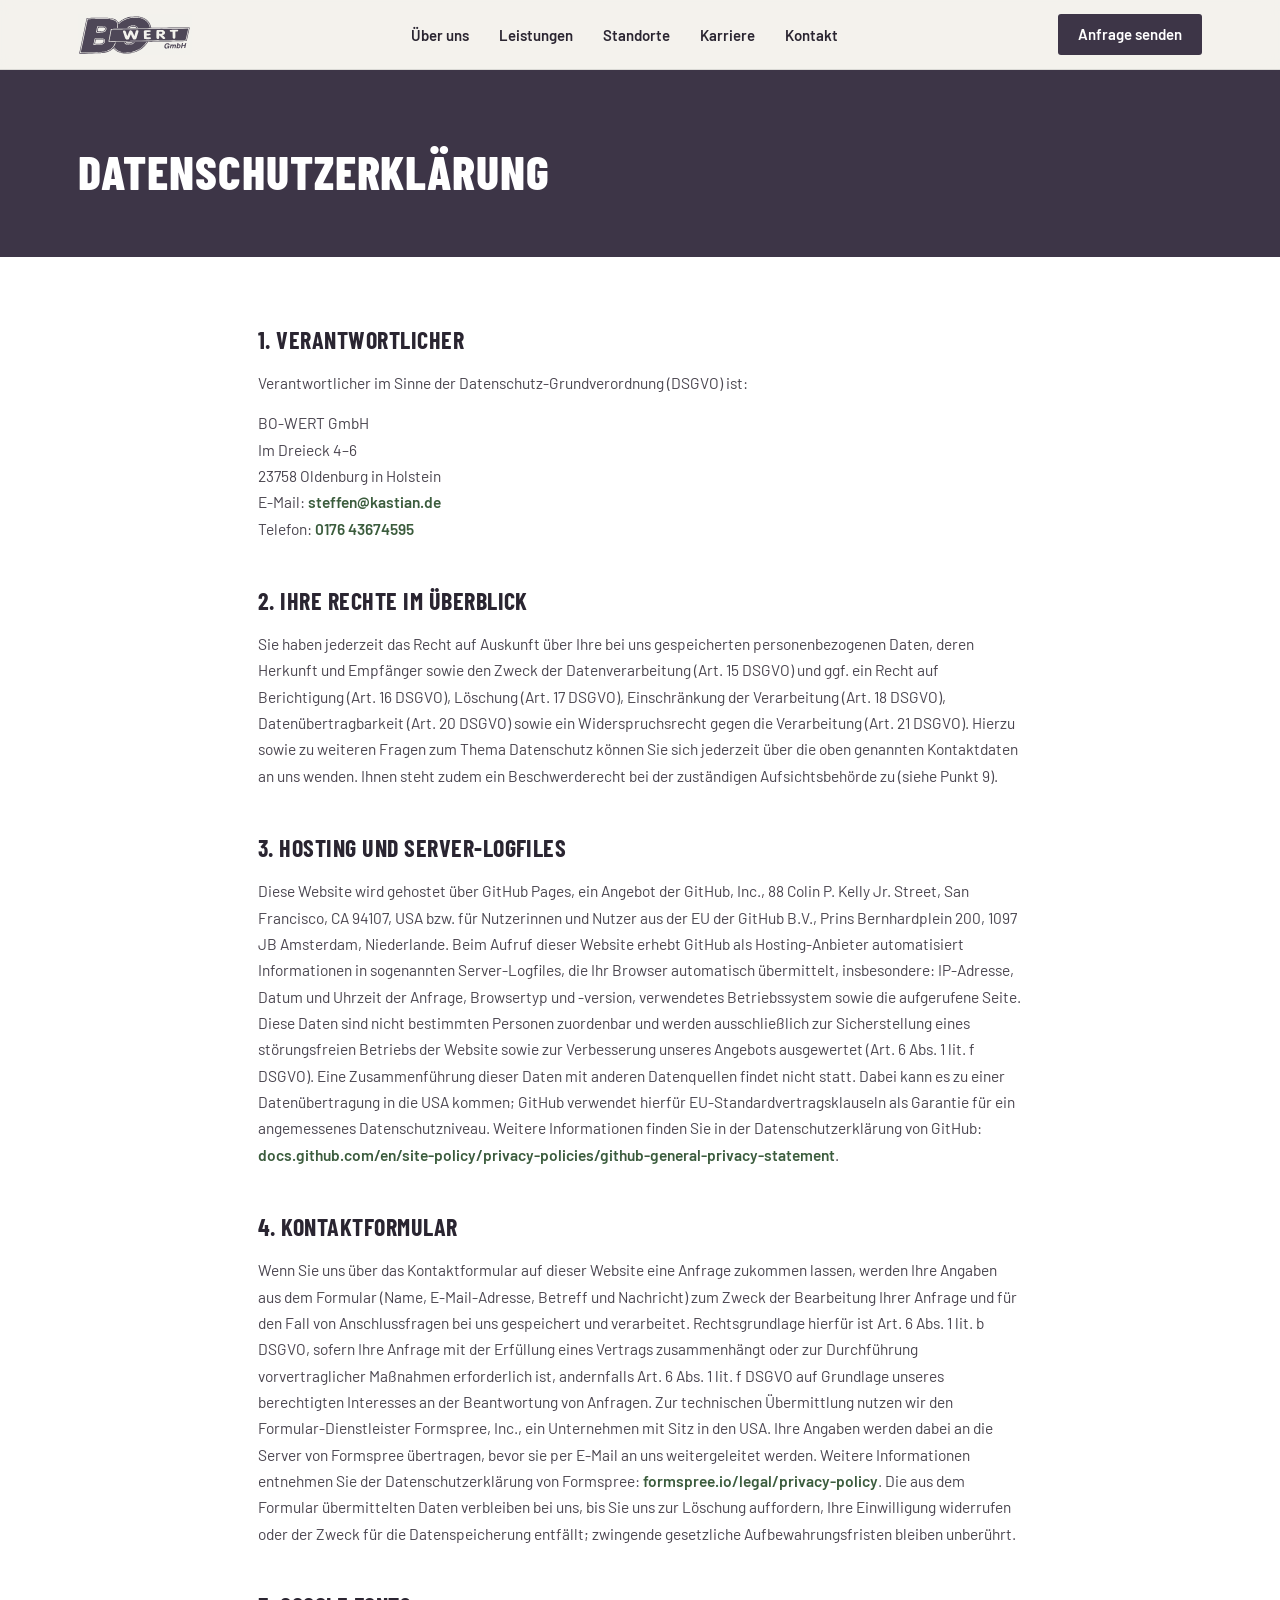
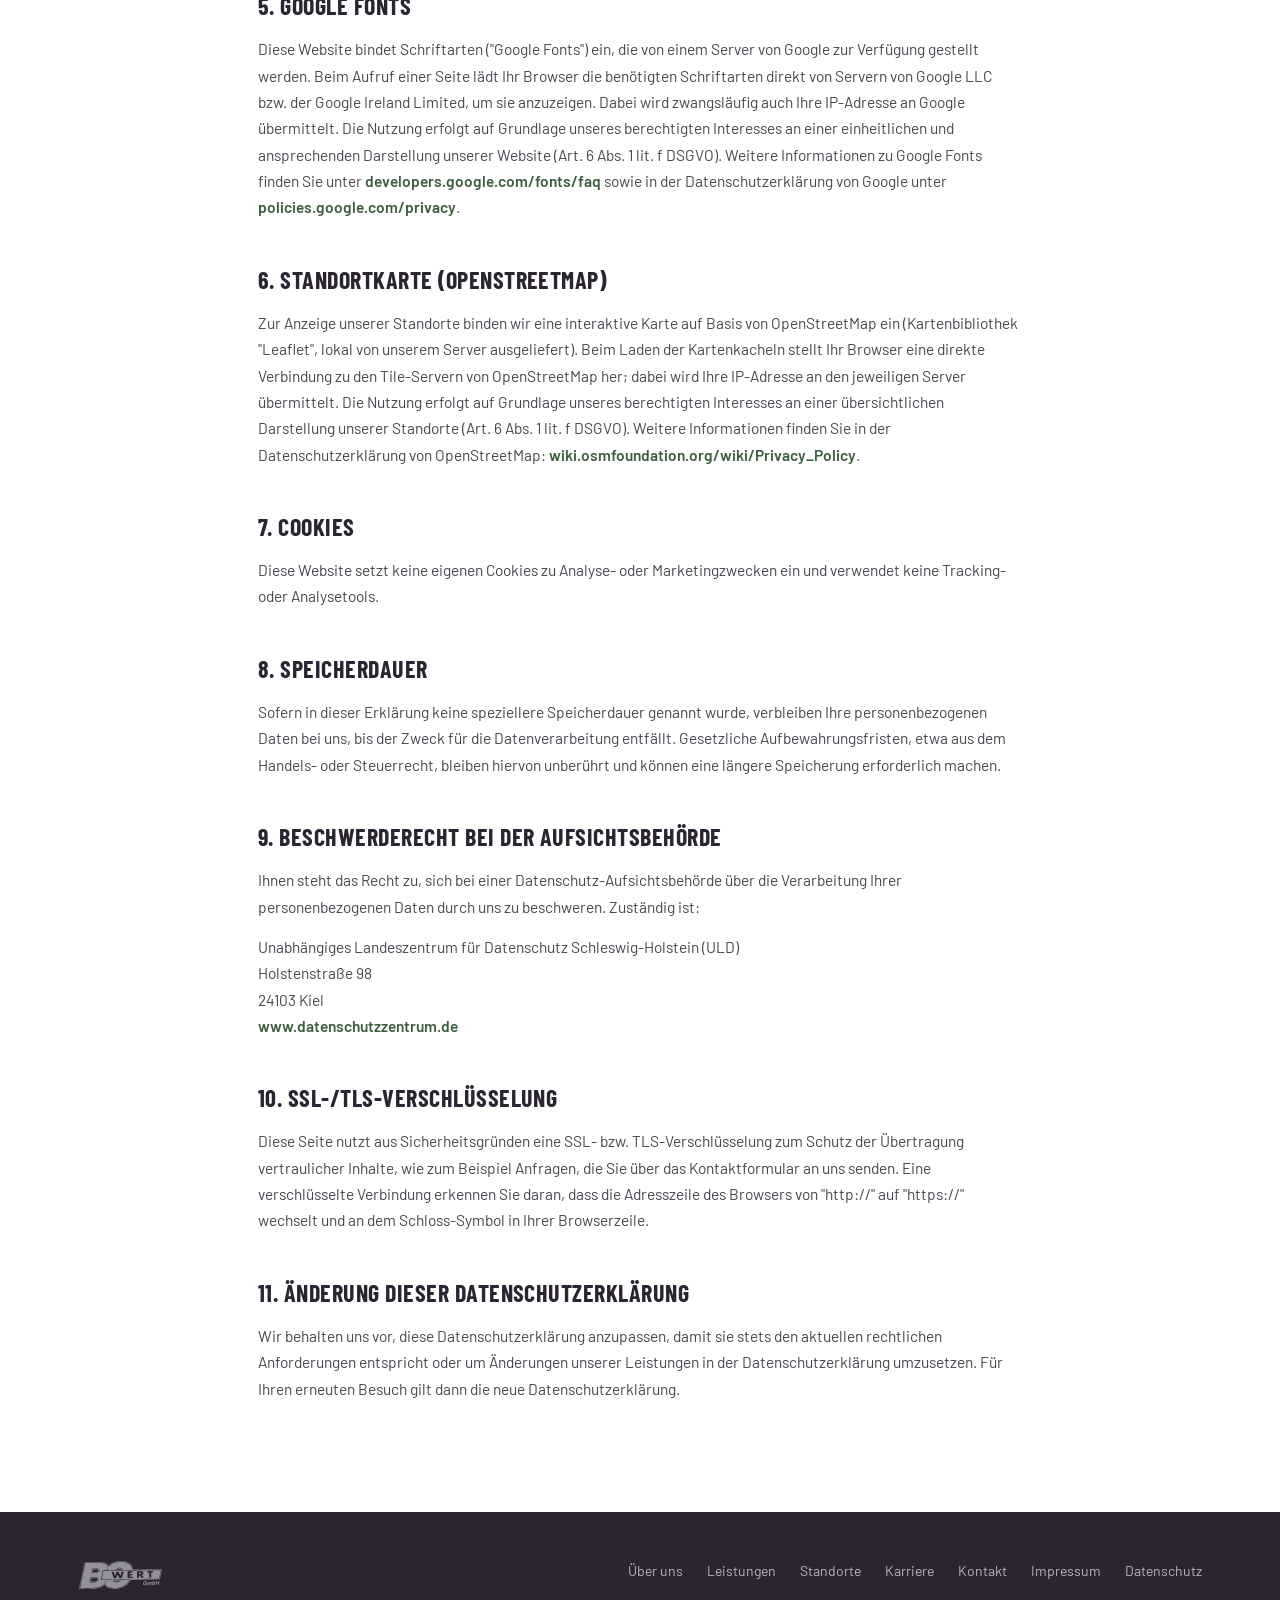
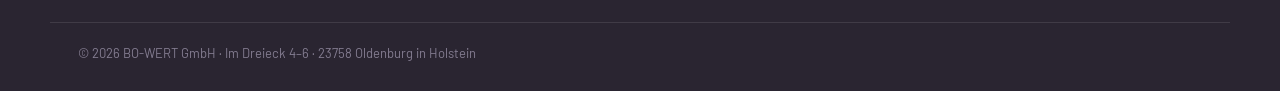
==== datenschutz.html @ d31a6951 "Initial commit: BO-WERT GmbH Website Landing page mit Hero, Ueber uns, Leistungen, Standorte (Karte)" ====
<!DOCTYPE html>
<html lang="de">
<head>
<meta charset="UTF-8">
<meta name="viewport" content="width=device-width, initial-scale=1.0">
<title>Datenschutzerklärung – BO-WERT GmbH</title>
<meta name="description" content="Datenschutzerklärung der BO-WERT GmbH aus Oldenburg in Holstein.">
<meta name="robots" content="noindex">
<link rel="icon" href="assets/favicon.svg" type="image/svg+xml">
<link rel="icon" href="assets/favicon-32.png" sizes="32x32" type="image/png">
<link rel="icon" href="assets/favicon-16.png" sizes="16x16" type="image/png">
<link rel="apple-touch-icon" href="assets/apple-touch-icon.png">
<link rel="stylesheet" href="assets/fonts/fonts.css">
<link rel="stylesheet" href="assets/style.css">
</head>
<body>

<header>
  <div class="nav">
    <a class="nav-logo" href="index.html" aria-label="BO-WERT GmbH – Startseite">
      <img src="assets/logo-mark.svg" alt="BO-WERT GmbH Logo">
    </a>
    <ul class="nav-links">
      <li><a href="index.html#ueber-uns">Über uns</a></li>
      <li><a href="index.html#leistungen">Leistungen</a></li>
      <li><a href="index.html#standorte">Standorte</a></li>
      <li><a href="index.html#karriere">Karriere</a></li>
      <li><a href="index.html#kontakt">Kontakt</a></li>
    </ul>
    <a href="index.html#kontakt" class="nav-cta">Anfrage senden</a>
    <button class="burger" id="burger-btn" aria-expanded="false" aria-controls="mobile-menu" aria-label="Menü öffnen">
      <svg class="icon-open" viewBox="0 0 24 24" fill="none" stroke="currentColor" stroke-width="2" stroke-linecap="round"><line x1="3" y1="6" x2="21" y2="6"/><line x1="3" y1="12" x2="21" y2="12"/><line x1="3" y1="18" x2="21" y2="18"/></svg>
      <svg class="icon-close" viewBox="0 0 24 24" fill="none" stroke="currentColor" stroke-width="2" stroke-linecap="round"><line x1="6" y1="6" x2="18" y2="18"/><line x1="6" y1="18" x2="18" y2="6"/></svg>
    </button>
  </div>
  <nav class="mobile-menu" id="mobile-menu">
    <a href="index.html#ueber-uns">Über uns</a>
    <a href="index.html#leistungen">Leistungen</a>
    <a href="index.html#standorte">Standorte</a>
    <a href="index.html#karriere">Karriere</a>
    <a href="index.html#kontakt">Kontakt</a>
    <a href="index.html#kontakt" class="mobile-cta">Anfrage senden</a>
  </nav>
</header>

<section class="legal-hero">
  <div class="wrap"><h1>Datenschutzerklärung</h1></div>
</section>

<section class="legal">
  <div class="wrap">

    <h2>1. Verantwortlicher</h2>
    <p>Verantwortlicher im Sinne der Datenschutz-Grundverordnung (DSGVO) ist:</p>
    <address>
      BO-WERT GmbH<br>
      Im Dreieck 4–6<br>
      23758 Oldenburg in Holstein<br>
      E-Mail: <a href="mailto:steffen@kastian.de">steffen@kastian.de</a><br>
      Telefon: <a href="tel:+4917643674595">0176 43674595</a>
    </address>

    <h2>2. Ihre Rechte im Überblick</h2>
    <p>Sie haben jederzeit das Recht auf Auskunft über Ihre bei uns gespeicherten personenbezogenen Daten, deren Herkunft und Empfänger sowie den Zweck der Datenverarbeitung (Art. 15 DSGVO) und ggf. ein Recht auf Berichtigung (Art. 16 DSGVO), Löschung (Art. 17 DSGVO), Einschränkung der Verarbeitung (Art. 18 DSGVO), Datenübertragbarkeit (Art. 20 DSGVO) sowie ein Widerspruchsrecht gegen die Verarbeitung (Art. 21 DSGVO). Hierzu sowie zu weiteren Fragen zum Thema Datenschutz können Sie sich jederzeit über die oben genannten Kontaktdaten an uns wenden. Ihnen steht zudem ein Beschwerderecht bei der zuständigen Aufsichtsbehörde zu (siehe Punkt 9).</p>

    <h2>3. Hosting und Server-Logfiles</h2>
    <p>Diese Website wird gehostet über GitHub Pages, ein Angebot der GitHub, Inc., 88 Colin P. Kelly Jr. Street, San Francisco, CA 94107, USA bzw. für Nutzerinnen und Nutzer aus der EU der GitHub B.V., Prins Bernhardplein 200, 1097 JB Amsterdam, Niederlande. Beim Aufruf dieser Website erhebt GitHub als Hosting-Anbieter automatisiert Informationen in sogenannten Server-Logfiles, die Ihr Browser automatisch übermittelt, insbesondere: IP-Adresse, Datum und Uhrzeit der Anfrage, Browsertyp und -version, verwendetes Betriebssystem sowie die aufgerufene Seite. Diese Daten sind nicht bestimmten Personen zuordenbar und werden ausschließlich zur Sicherstellung eines störungsfreien Betriebs der Website sowie zur Verbesserung unseres Angebots ausgewertet (Art. 6 Abs. 1 lit. f DSGVO). Eine Zusammenführung dieser Daten mit anderen Datenquellen findet nicht statt. Dabei kann es zu einer Datenübertragung in die USA kommen; GitHub verwendet hierfür EU-Standardvertragsklauseln als Garantie für ein angemessenes Datenschutzniveau. Weitere Informationen finden Sie in der Datenschutzerklärung von GitHub: <a href="https://docs.github.com/en/site-policy/privacy-policies/github-general-privacy-statement" target="_blank" rel="noopener">docs.github.com/en/site-policy/privacy-policies/github-general-privacy-statement</a>.</p>

    <h2>4. Kontaktformular</h2>
    <p>Wenn Sie uns über das Kontaktformular auf dieser Website eine Anfrage zukommen lassen, werden Ihre Angaben aus dem Formular (Name, E-Mail-Adresse, Betreff und Nachricht) zum Zweck der Bearbeitung Ihrer Anfrage und für den Fall von Anschlussfragen bei uns gespeichert und verarbeitet. Rechtsgrundlage hierfür ist Art. 6 Abs. 1 lit. b DSGVO, sofern Ihre Anfrage mit der Erfüllung eines Vertrags zusammenhängt oder zur Durchführung vorvertraglicher Maßnahmen erforderlich ist, andernfalls Art. 6 Abs. 1 lit. f DSGVO auf Grundlage unseres berechtigten Interesses an der Beantwortung von Anfragen. Zur technischen Übermittlung nutzen wir den Formular-Dienstleister Formspree, Inc., ein Unternehmen mit Sitz in den USA. Ihre Angaben werden dabei an die Server von Formspree übertragen, bevor sie per E-Mail an uns weitergeleitet werden. Weitere Informationen entnehmen Sie der Datenschutzerklärung von Formspree: <a href="https://formspree.io/legal/privacy-policy/" target="_blank" rel="noopener">formspree.io/legal/privacy-policy</a>. Die aus dem Formular übermittelten Daten verbleiben bei uns, bis Sie uns zur Löschung auffordern, Ihre Einwilligung widerrufen oder der Zweck für die Datenspeicherung entfällt; zwingende gesetzliche Aufbewahrungsfristen bleiben unberührt.</p>

    <h2>5. Google Fonts</h2>
    <p>Diese Website bindet Schriftarten ("Google Fonts") ein, die von einem Server von Google zur Verfügung gestellt werden. Beim Aufruf einer Seite lädt Ihr Browser die benötigten Schriftarten direkt von Servern von Google LLC bzw. der Google Ireland Limited, um sie anzuzeigen. Dabei wird zwangsläufig auch Ihre IP-Adresse an Google übermittelt. Die Nutzung erfolgt auf Grundlage unseres berechtigten Interesses an einer einheitlichen und ansprechenden Darstellung unserer Website (Art. 6 Abs. 1 lit. f DSGVO). Weitere Informationen zu Google Fonts finden Sie unter <a href="https://developers.google.com/fonts/faq" target="_blank" rel="noopener">developers.google.com/fonts/faq</a> sowie in der Datenschutzerklärung von Google unter <a href="https://policies.google.com/privacy" target="_blank" rel="noopener">policies.google.com/privacy</a>.</p>

    <h2>6. Standortkarte (OpenStreetMap)</h2>
    <p>Zur Anzeige unserer Standorte binden wir eine interaktive Karte auf Basis von OpenStreetMap ein (Kartenbibliothek "Leaflet", lokal von unserem Server ausgeliefert). Beim Laden der Kartenkacheln stellt Ihr Browser eine direkte Verbindung zu den Tile-Servern von OpenStreetMap her; dabei wird Ihre IP-Adresse an den jeweiligen Server übermittelt. Die Nutzung erfolgt auf Grundlage unseres berechtigten Interesses an einer übersichtlichen Darstellung unserer Standorte (Art. 6 Abs. 1 lit. f DSGVO). Weitere Informationen finden Sie in der Datenschutzerklärung von OpenStreetMap: <a href="https://wiki.osmfoundation.org/wiki/Privacy_Policy" target="_blank" rel="noopener">wiki.osmfoundation.org/wiki/Privacy_Policy</a>.</p>

    <h2>7. Cookies</h2>
    <p>Diese Website setzt keine eigenen Cookies zu Analyse- oder Marketingzwecken ein und verwendet keine Tracking- oder Analysetools.</p>

    <h2>8. Speicherdauer</h2>
    <p>Sofern in dieser Erklärung keine speziellere Speicherdauer genannt wurde, verbleiben Ihre personenbezogenen Daten bei uns, bis der Zweck für die Datenverarbeitung entfällt. Gesetzliche Aufbewahrungsfristen, etwa aus dem Handels- oder Steuerrecht, bleiben hiervon unberührt und können eine längere Speicherung erforderlich machen.</p>

    <h2>9. Beschwerderecht bei der Aufsichtsbehörde</h2>
    <p>Ihnen steht das Recht zu, sich bei einer Datenschutz-Aufsichtsbehörde über die Verarbeitung Ihrer personenbezogenen Daten durch uns zu beschweren. Zuständig ist:</p>
    <address>
      Unabhängiges Landeszentrum für Datenschutz Schleswig-Holstein (ULD)<br>
      Holstenstraße 98<br>
      24103 Kiel<br>
      <a href="https://www.datenschutzzentrum.de/" target="_blank" rel="noopener">www.datenschutzzentrum.de</a>
    </address>

    <h2>10. SSL-/TLS-Verschlüsselung</h2>
    <p>Diese Seite nutzt aus Sicherheitsgründen eine SSL- bzw. TLS-Verschlüsselung zum Schutz der Übertragung vertraulicher Inhalte, wie zum Beispiel Anfragen, die Sie über das Kontaktformular an uns senden. Eine verschlüsselte Verbindung erkennen Sie daran, dass die Adresszeile des Browsers von "http://" auf "https://" wechselt und an dem Schloss-Symbol in Ihrer Browserzeile.</p>

    <h2>11. Änderung dieser Datenschutzerklärung</h2>
    <p>Wir behalten uns vor, diese Datenschutzerklärung anzupassen, damit sie stets den aktuellen rechtlichen Anforderungen entspricht oder um Änderungen unserer Leistungen in der Datenschutzerklärung umzusetzen. Für Ihren erneuten Besuch gilt dann die neue Datenschutzerklärung.</p>

  </div>
</section>

<footer>
  <div class="wrap footer-grid">
    <div class="footer-logo">
      <img src="assets/logo-footer.svg" alt="BO-WERT GmbH">
    </div>
    <ul class="footer-links">
      <li><a href="index.html#ueber-uns">Über uns</a></li>
      <li><a href="index.html#leistungen">Leistungen</a></li>
      <li><a href="index.html#standorte">Standorte</a></li>
      <li><a href="index.html#karriere">Karriere</a></li>
      <li><a href="index.html#kontakt">Kontakt</a></li>
      <li><a href="impressum.html">Impressum</a></li>
      <li><a href="datenschutz.html">Datenschutz</a></li>
    </ul>
  </div>
  <div class="wrap footer-bottom">
    © <span id="year"></span> BO-WERT GmbH · Im Dreieck 4–6 · 23758 Oldenburg in Holstein
  </div>
</footer>

<script src="assets/main.js"></script>

</body>
</html>
---- assets/fonts/fonts.css ----
/* latin-ext */
@font-face {
  font-family: 'Barlow';
  font-style: italic;
  font-weight: 400;
  font-display: swap;
  src: url(files/7cHrv4kjgoGqM7E_Cfs1wH8RnA.woff2) format('woff2');
  unicode-range: U+0100-02BA, U+02BD-02C5, U+02C7-02CC, U+02CE-02D7, U+02DD-02FF, U+0304, U+0308, U+0329, U+1D00-1DBF, U+1E00-1E9F, U+1EF2-1EFF, U+2020, U+20A0-20AB, U+20AD-20C0, U+2113, U+2C60-2C7F, U+A720-A7FF;
}

/* latin */
@font-face {
  font-family: 'Barlow';
  font-style: italic;
  font-weight: 400;
  font-display: swap;
  src: url(files/7cHrv4kjgoGqM7E_Cfs7wH8.woff2) format('woff2');
  unicode-range: U+0000-00FF, U+0131, U+0152-0153, U+02BB-02BC, U+02C6, U+02DA, U+02DC, U+0304, U+0308, U+0329, U+2000-206F, U+20AC, U+2122, U+2191, U+2193, U+2212, U+2215, U+FEFF, U+FFFD;
}

/* latin-ext */
@font-face {
  font-family: 'Barlow';
  font-style: normal;
  font-weight: 400;
  font-display: swap;
  src: url(files/7cHpv4kjgoGqM7E_Ass52Hs.woff2) format('woff2');
  unicode-range: U+0100-02BA, U+02BD-02C5, U+02C7-02CC, U+02CE-02D7, U+02DD-02FF, U+0304, U+0308, U+0329, U+1D00-1DBF, U+1E00-1E9F, U+1EF2-1EFF, U+2020, U+20A0-20AB, U+20AD-20C0, U+2113, U+2C60-2C7F, U+A720-A7FF;
}

/* latin */
@font-face {
  font-family: 'Barlow';
  font-style: normal;
  font-weight: 400;
  font-display: swap;
  src: url(files/7cHpv4kjgoGqM7E_DMs5.woff2) format('woff2');
  unicode-range: U+0000-00FF, U+0131, U+0152-0153, U+02BB-02BC, U+02C6, U+02DA, U+02DC, U+0304, U+0308, U+0329, U+2000-206F, U+20AC, U+2122, U+2191, U+2193, U+2212, U+2215, U+FEFF, U+FFFD;
}

/* latin-ext */
@font-face {
  font-family: 'Barlow';
  font-style: normal;
  font-weight: 500;
  font-display: swap;
  src: url(files/7cHqv4kjgoGqM7E3_-gs6VospT4.woff2) format('woff2');
  unicode-range: U+0100-02BA, U+02BD-02C5, U+02C7-02CC, U+02CE-02D7, U+02DD-02FF, U+0304, U+0308, U+0329, U+1D00-1DBF, U+1E00-1E9F, U+1EF2-1EFF, U+2020, U+20A0-20AB, U+20AD-20C0, U+2113, U+2C60-2C7F, U+A720-A7FF;
}

/* latin */
@font-face {
  font-family: 'Barlow';
  font-style: normal;
  font-weight: 500;
  font-display: swap;
  src: url(files/7cHqv4kjgoGqM7E3_-gs51os.woff2) format('woff2');
  unicode-range: U+0000-00FF, U+0131, U+0152-0153, U+02BB-02BC, U+02C6, U+02DA, U+02DC, U+0304, U+0308, U+0329, U+2000-206F, U+20AC, U+2122, U+2191, U+2193, U+2212, U+2215, U+FEFF, U+FFFD;
}

/* latin-ext */
@font-face {
  font-family: 'Barlow';
  font-style: normal;
  font-weight: 600;
  font-display: swap;
  src: url(files/7cHqv4kjgoGqM7E30-8s6VospT4.woff2) format('woff2');
  unicode-range: U+0100-02BA, U+02BD-02C5, U+02C7-02CC, U+02CE-02D7, U+02DD-02FF, U+0304, U+0308, U+0329, U+1D00-1DBF, U+1E00-1E9F, U+1EF2-1EFF, U+2020, U+20A0-20AB, U+20AD-20C0, U+2113, U+2C60-2C7F, U+A720-A7FF;
}

/* latin */
@font-face {
  font-family: 'Barlow';
  font-style: normal;
  font-weight: 600;
  font-display: swap;
  src: url(files/7cHqv4kjgoGqM7E30-8s51os.woff2) format('woff2');
  unicode-range: U+0000-00FF, U+0131, U+0152-0153, U+02BB-02BC, U+02C6, U+02DA, U+02DC, U+0304, U+0308, U+0329, U+2000-206F, U+20AC, U+2122, U+2191, U+2193, U+2212, U+2215, U+FEFF, U+FFFD;
}

/* latin-ext */
@font-face {
  font-family: 'Barlow Condensed';
  font-style: normal;
  font-weight: 500;
  font-display: swap;
  src: url(files/HTxwL3I-JCGChYJ8VI-L6OO_au7B4-Lwz3jWuZEC.woff2) format('woff2');
  unicode-range: U+0100-02BA, U+02BD-02C5, U+02C7-02CC, U+02CE-02D7, U+02DD-02FF, U+0304, U+0308, U+0329, U+1D00-1DBF, U+1E00-1E9F, U+1EF2-1EFF, U+2020, U+20A0-20AB, U+20AD-20C0, U+2113, U+2C60-2C7F, U+A720-A7FF;
}

/* latin */
@font-face {
  font-family: 'Barlow Condensed';
  font-style: normal;
  font-weight: 500;
  font-display: swap;
  src: url(files/HTxwL3I-JCGChYJ8VI-L6OO_au7B4-Lwz3bWuQ.woff2) format('woff2');
  unicode-range: U+0000-00FF, U+0131, U+0152-0153, U+02BB-02BC, U+02C6, U+02DA, U+02DC, U+0304, U+0308, U+0329, U+2000-206F, U+20AC, U+2122, U+2191, U+2193, U+2212, U+2215, U+FEFF, U+FFFD;
}

/* latin-ext */
@font-face {
  font-family: 'Barlow Condensed';
  font-style: normal;
  font-weight: 600;
  font-display: swap;
  src: url(files/HTxwL3I-JCGChYJ8VI-L6OO_au7B4873z3jWuZEC.woff2) format('woff2');
  unicode-range: U+0100-02BA, U+02BD-02C5, U+02C7-02CC, U+02CE-02D7, U+02DD-02FF, U+0304, U+0308, U+0329, U+1D00-1DBF, U+1E00-1E9F, U+1EF2-1EFF, U+2020, U+20A0-20AB, U+20AD-20C0, U+2113, U+2C60-2C7F, U+A720-A7FF;
}

/* latin */
@font-face {
  font-family: 'Barlow Condensed';
  font-style: normal;
  font-weight: 600;
  font-display: swap;
  src: url(files/HTxwL3I-JCGChYJ8VI-L6OO_au7B4873z3bWuQ.woff2) format('woff2');
  unicode-range: U+0000-00FF, U+0131, U+0152-0153, U+02BB-02BC, U+02C6, U+02DA, U+02DC, U+0304, U+0308, U+0329, U+2000-206F, U+20AC, U+2122, U+2191, U+2193, U+2212, U+2215, U+FEFF, U+FFFD;
}

/* latin-ext */
@font-face {
  font-family: 'Barlow Condensed';
  font-style: normal;
  font-weight: 700;
  font-display: swap;
  src: url(files/HTxwL3I-JCGChYJ8VI-L6OO_au7B46r2z3jWuZEC.woff2) format('woff2');
  unicode-range: U+0100-02BA, U+02BD-02C5, U+02C7-02CC, U+02CE-02D7, U+02DD-02FF, U+0304, U+0308, U+0329, U+1D00-1DBF, U+1E00-1E9F, U+1EF2-1EFF, U+2020, U+20A0-20AB, U+20AD-20C0, U+2113, U+2C60-2C7F, U+A720-A7FF;
}

/* latin */
@font-face {
  font-family: 'Barlow Condensed';
  font-style: normal;
  font-weight: 700;
  font-display: swap;
  src: url(files/HTxwL3I-JCGChYJ8VI-L6OO_au7B46r2z3bWuQ.woff2) format('woff2');
  unicode-range: U+0000-00FF, U+0131, U+0152-0153, U+02BB-02BC, U+02C6, U+02DA, U+02DC, U+0304, U+0308, U+0329, U+2000-206F, U+20AC, U+2122, U+2191, U+2193, U+2212, U+2215, U+FEFF, U+FFFD;
}

/* latin-ext */
@font-face {
  font-family: 'Barlow Condensed';
  font-style: normal;
  font-weight: 800;
  font-display: swap;
  src: url(files/HTxwL3I-JCGChYJ8VI-L6OO_au7B47b1z3jWuZEC.woff2) format('woff2');
  unicode-range: U+0100-02BA, U+02BD-02C5, U+02C7-02CC, U+02CE-02D7, U+02DD-02FF, U+0304, U+0308, U+0329, U+1D00-1DBF, U+1E00-1E9F, U+1EF2-1EFF, U+2020, U+20A0-20AB, U+20AD-20C0, U+2113, U+2C60-2C7F, U+A720-A7FF;
}

/* latin */
@font-face {
  font-family: 'Barlow Condensed';
  font-style: normal;
  font-weight: 800;
  font-display: swap;
  src: url(files/HTxwL3I-JCGChYJ8VI-L6OO_au7B47b1z3bWuQ.woff2) format('woff2');
  unicode-range: U+0000-00FF, U+0131, U+0152-0153, U+02BB-02BC, U+02C6, U+02DA, U+02DC, U+0304, U+0308, U+0329, U+2000-206F, U+20AC, U+2122, U+2191, U+2193, U+2212, U+2215, U+FEFF, U+FFFD;
}
---- assets/style.css ----
:root{
  --anthracite: #3D3547;
  --anthracite-dark: #2A2531;
  --ink: #262029;
  --paper: #F4F2ED;
  --paper-warm: #ECE8DF;
  --green: #4F7A52;
  --green-dark: #3B5C3D;
  --green-tint: #E7EEE4;
  --white: #FFFFFF;
  --line: rgba(38,32,41,0.12);
}

* { box-sizing: border-box; }
html { scroll-behavior: smooth; }
body {
  margin: 0;
  background: var(--paper);
  color: var(--ink);
  font-family: 'Barlow', sans-serif;
  font-size: 17px;
  line-height: 1.55;
  -webkit-font-smoothing: antialiased;
}
h1, h2, h3, .eyebrow, .stat-num {
  font-family: 'Barlow Condensed', sans-serif;
  text-transform: uppercase;
  letter-spacing: 0.02em;
}
h1 { font-weight: 800; }
h2 { font-weight: 700; }
h3 { font-weight: 600; }
a { color: inherit; }
img { max-width: 100%; display: block; }
:focus-visible { outline: 3px solid var(--green); outline-offset: 3px; }

.wrap { max-width: 1180px; margin: 0 auto; padding: 0 28px; }

/* ---------- Header ---------- */
header {
  position: sticky; top: 0; z-index: 50;
  background: rgba(244,242,237,0.92);
  backdrop-filter: blur(8px);
  border-bottom: 1px solid var(--line);
}
.nav {
  display: flex; align-items: center; justify-content: space-between;
  padding: 14px 28px;
  max-width: 1180px; margin: 0 auto;
}
.nav-logo { display: flex; align-items: center; gap: 12px; }
.nav-logo img { height: 40px; width: auto; opacity: 0.9; }
.nav-links { display: flex; gap: 30px; list-style: none; margin: 0; padding: 0; }
.nav-links a {
  text-decoration: none; font-weight: 600; font-size: 15px;
  color: var(--anthracite-dark);
  position: relative; padding-bottom: 3px;
}
.nav-links a::after {
  content: ""; position: absolute; left: 0; bottom: 0; width: 0; height: 2px;
  background: var(--green); transition: width .25s ease;
}
.nav-links a:hover::after, .nav-links a.active::after { width: 100%; }
.mobile-menu a.active { color: var(--green-dark); }
.nav-cta {
  background: var(--anthracite); color: var(--white) !important;
  padding: 9px 20px; border-radius: 3px; font-weight: 600;
  text-decoration: none; font-size: 15px;
}
.nav-cta::after { display: none; }
.burger {
  display: none; background: none; border: none; cursor: pointer;
  padding: 6px; width: 40px; height: 40px; align-items: center; justify-content: center;
}
.burger svg { width: 24px; height: 24px; }
.burger .icon-close { display: none; }
.burger[aria-expanded="true"] .icon-open { display: none; }
.burger[aria-expanded="true"] .icon-close { display: block; }

.mobile-menu {
  display: none;
  flex-direction: column;
  background: var(--paper);
  border-top: 1px solid var(--line);
  border-bottom: 1px solid var(--line);
  max-height: 0;
  overflow: hidden;
  transition: max-height .3s ease;
}
.mobile-menu.open { max-height: 400px; }
.mobile-menu a {
  padding: 16px 28px;
  text-decoration: none;
  font-weight: 600;
  font-size: 16px;
  color: var(--anthracite-dark);
  border-bottom: 1px solid var(--line);
}
.mobile-menu a:last-child { border-bottom: none; }
.mobile-menu a.mobile-cta { color: var(--green-dark); }

/* ---------- Hero ---------- */
.hero {
  position: relative;
  background: linear-gradient(115deg, rgba(42,37,49,0.94), rgba(61,53,71,0.82)), url('Lager2.jpg') center 38%/cover no-repeat;
  color: var(--white);
  overflow: hidden;
}
.hero-inner {
  max-width: 1180px; margin: 0 auto; padding: 100px 28px 120px;
  position: relative; z-index: 2;
}
.hero-flow {
  position: absolute; inset: 0; opacity: 0.16; z-index: 1;
  background-image:
    repeating-linear-gradient(115deg, transparent 0 64px, rgba(255,255,255,0.5) 64px 66px);
}
.eyebrow {
  color: #9FBFA1; font-size: 15px; font-weight: 700; letter-spacing: 0.14em;
  margin: 0 0 18px;
}
.hero h1 {
  font-size: clamp(2.6rem, 6vw, 4.6rem);
  line-height: 0.98;
  margin: 0 0 26px;
  max-width: 15ch;
}
.hero h1 span { color: #8FBF93; }
.hero p.lead {
  font-family: 'Barlow', sans-serif; font-size: 19px; max-width: 46ch;
  color: #DCD9E2; margin: 0 0 40px;
}
.hero-ctas { display: flex; gap: 16px; flex-wrap: wrap; }
.btn {
  display: inline-flex; align-items: center; gap: 8px;
  padding: 14px 26px; border-radius: 3px; font-weight: 600; font-size: 15px;
  text-decoration: none; border: 2px solid transparent; cursor: pointer;
  font-family: 'Barlow', sans-serif;
}
.btn-primary { background: var(--green); color: var(--white); }
.btn-primary:hover { background: var(--green-dark); }
.btn-ghost { border-color: rgba(255,255,255,0.4); color: var(--white); background: transparent; }
.btn-ghost:hover { border-color: var(--white); }

.hero-stats {
  display: grid; grid-template-columns: repeat(3, auto); gap: 48px;
  margin-top: 64px; padding-top: 36px; border-top: 1px solid rgba(255,255,255,0.18);
  max-width: 640px;
}
.hero-stats > div { min-width: 0; }
.stat-num { font-size: 2.6rem; color: var(--white); line-height: 1; }
.stat-label { font-size: 14px; color: #B9B4C3; margin-top: 6px; overflow-wrap: break-word; }

/* ---------- Section shells ---------- */
section { padding: 96px 0; }
.section-head { max-width: 640px; margin: 0 0 52px; }
.section-head .eyebrow { color: var(--green-dark); }
.section-head h2 { font-size: clamp(1.9rem, 3.6vw, 2.7rem); margin: 0 0 16px; color: var(--anthracite-dark); }
.section-head p { margin: 0; color: #55505C; font-size: 17px; }

/* ---------- About ---------- */
.about { background: var(--white); }
.about-grid { display: grid; grid-template-columns: 1.1fr 1fr; gap: 64px; align-items: center; }
.about-photo {
  aspect-ratio: 4/3; border-radius: 4px; overflow: hidden;
  border: 1px solid var(--line);
}
.about-photo img { width: 100%; height: 100%; object-fit: cover; object-position: center 30%; }
.about-text p { color: #4A454F; margin: 0 0 18px; }
.about-facts { list-style: none; margin: 28px 0 0; padding: 0; display: grid; gap: 12px; }
.about-facts li { display: flex; gap: 12px; align-items: flex-start; font-size: 15.5px; color: #3A3540; }
.about-facts svg { flex-shrink: 0; margin-top: 3px; color: var(--green); }

/* ---------- Services ---------- */
.services { background: var(--paper-warm); }
.service-grid { display: grid; grid-template-columns: repeat(4, 1fr); gap: 1px; background: var(--line); border: 1px solid var(--line); }
.service-card {
  background: var(--white); padding: 36px 28px; min-height: 260px;
  display: flex; flex-direction: column;
}
.service-card .icon {
  width: 46px; height: 46px; border-radius: 50%;
  background: var(--green-tint); color: var(--green-dark);
  display: flex; align-items: center; justify-content: center; margin-bottom: 22px;
}
.service-card h3 { font-size: 1.4rem; margin: 0 0 10px; color: var(--anthracite-dark); }
.service-card p { font-size: 15px; color: #56505C; margin: 0; flex-grow: 1; }

/* ---------- Standorte ---------- */
.locations { background: var(--white); }
.locations-map { border-radius: 6px; overflow: hidden; border: 1px solid var(--line); margin-bottom: 28px; height: 440px; background: var(--paper-warm); }
.locations-grid { display: grid; grid-template-columns: repeat(3, 1fr); gap: 20px; }
.location-card {
  background: var(--paper-warm); border: 1px solid var(--line); border-radius: 6px;
  padding: 20px 24px;
}
.location-card h3 { font-size: 1.1rem; margin: 0 0 6px; color: var(--anthracite-dark); }
.location-card address { color: #56505C; font-size: 15px; margin: 0; }

/* ---------- Flow / signature ---------- */
.flow { background: var(--anthracite-dark); color: var(--white); }
.flow .section-head .eyebrow { color: #8FBF93; }
.flow .section-head h2 { color: var(--white); }
.flow .section-head p { color: #C9C4D1; }
.flow-row {
  display: grid; grid-template-columns: repeat(4, 1fr); gap: 0;
  position: relative; margin-top: 20px;
}
.flow-step {
  padding: 0 18px 0 0; position: relative;
}
.flow-step:not(:last-child)::after {
  content: "→"; position: absolute; right: -6px; top: 8px;
  color: var(--green); font-size: 20px; font-weight: 700;
}
.flow-num { font-family: 'Barlow Condensed', sans-serif; font-size: 14px; color: #8FBF93; font-weight: 700; letter-spacing: 0.1em; }
.flow-step h3 { font-size: 1.15rem; margin: 8px 0 8px; color: var(--white); }
.flow-step p { font-size: 14px; color: #B9B4C3; margin: 0; }

/* ---------- Karriere ---------- */
.career { background: var(--green-tint); }
.career-inner {
  display: grid; grid-template-columns: 1fr auto; gap: 40px; align-items: center;
  background: var(--white); border-radius: 6px; padding: 48px 52px;
  border: 1px solid rgba(79,122,82,0.25);
}
.career h2 { font-size: 2rem; margin: 0 0 12px; color: var(--anthracite-dark); }
.career p { color: #4A454F; margin: 0; max-width: 52ch; }

/* ---------- Contact ---------- */
.contact { background: var(--white); }
.contact-grid { display: grid; grid-template-columns: 1fr 1.15fr; gap: 64px; }
.contact-info h3 { font-size: 1.05rem; color: var(--anthracite-dark); margin: 0 0 6px; }
.contact-block { margin-bottom: 32px; }
.contact-block p, .contact-block address { margin: 0; font-style: normal; color: #4A454F; font-size: 15.5px; line-height: 1.7; }
.contact-block a { color: var(--green-dark); text-decoration: none; font-weight: 600; }
.contact-block a:hover { text-decoration: underline; }

form { display: grid; gap: 18px; }
.form-row { display: grid; grid-template-columns: 1fr 1fr; gap: 18px; }
label { display: block; font-size: 13.5px; font-weight: 600; margin-bottom: 6px; color: var(--anthracite-dark); text-transform: uppercase; letter-spacing: 0.04em; }
input, textarea, select {
  width: 100%; padding: 12px 14px; border: 1.5px solid var(--line); border-radius: 3px;
  font-family: 'Barlow', sans-serif; font-size: 15px; background: var(--paper); color: var(--ink);
}
input:focus, textarea:focus, select:focus { border-color: var(--green); background: var(--white); }
textarea { resize: vertical; min-height: 130px; }
.form-note { font-size: 13px; color: #7A7482; margin-top: -6px; }
.form-status { font-size: 14px; margin-top: 4px; display: none; }
.form-status.ok { color: var(--green-dark); display: block; }
.form-status.err { color: #A5333A; display: block; }

/* ---------- Footer ---------- */
footer { background: var(--anthracite-dark); color: #B9B4C3; padding: 48px 0 28px; font-size: 14px; }
.footer-grid { display: flex; justify-content: space-between; align-items: flex-start; flex-wrap: wrap; gap: 24px; }
.footer-logo img { height: 30px; opacity: 0.75; }
.footer-links { display: flex; gap: 24px; list-style: none; padding: 0; margin: 0; flex-wrap: wrap; }
.footer-links a { text-decoration: none; color: #B9B4C3; }
.footer-links a:hover { color: var(--white); }
.footer-bottom { margin-top: 32px; padding-top: 20px; border-top: 1px solid rgba(255,255,255,0.1); font-size: 13px; color: #837C90; }

/* ---------- Legal pages (Impressum / Datenschutz) ---------- */
.legal-hero { background: var(--anthracite); color: var(--white); padding: 64px 0 48px; }
.legal-hero h1 { font-size: clamp(2rem, 4.5vw, 3rem); margin: 0; }
.legal { background: var(--white); padding: 64px 0 96px; }
.legal .wrap { max-width: 820px; }
.legal h2 { font-size: 1.5rem; color: var(--anthracite-dark); margin: 40px 0 12px; }
.legal h2:first-child { margin-top: 0; }
.legal h3 { font-size: 1.1rem; color: var(--anthracite-dark); margin: 24px 0 8px; }
.legal p, .legal li, .legal address { color: #4A454F; font-size: 15.5px; line-height: 1.7; margin: 0 0 14px; font-style: normal; }
.legal ul { padding-left: 22px; margin: 0 0 14px; }
.legal a { color: var(--green-dark); font-weight: 600; text-decoration: none; }
.legal a:hover { text-decoration: underline; }
.legal .placeholder { background: var(--green-tint); padding: 1px 6px; border-radius: 3px; }

/* ---------- Stellenangebot ---------- */
.job { background: var(--white); padding: 64px 0 96px; }
.job .wrap { max-width: 820px; }
.job-intro { font-size: 18px; color: #4A454F; margin: 0 0 40px; max-width: 60ch; }
.job-grid { display: grid; grid-template-columns: 1fr 1fr; gap: 20px; margin-bottom: 40px; }
.job-block {
  background: var(--paper-warm); border: 1px solid var(--line); border-radius: 6px;
  padding: 24px 28px;
}
.job-block h2 { font-size: 1.1rem; margin: 0 0 12px; color: var(--anthracite-dark); }
.job-block ul { margin: 0; padding-left: 20px; }
.job-block li, .job-block address { color: #4A454F; font-size: 15.5px; line-height: 1.6; font-style: normal; margin: 0 0 4px; }
.job-block li:last-child { margin-bottom: 0; }
.job-cta {
  background: var(--green-tint); border: 1px solid rgba(79,122,82,0.25); border-radius: 6px;
  padding: 36px 40px; text-align: center;
}
.job-cta h2 { font-size: 1.4rem; margin: 0 0 10px; color: var(--anthracite-dark); }
.job-cta p { color: #4A454F; margin: 0 0 22px; }

/* ---------- Responsive ---------- */
@media (max-width: 900px) {
  .about-grid, .contact-grid { grid-template-columns: 1fr; }
  .service-grid { grid-template-columns: repeat(2, 1fr); }
  .locations-grid { grid-template-columns: 1fr; }
  .job-grid { grid-template-columns: 1fr; }
  .flow-row { grid-template-columns: 1fr 1fr; row-gap: 32px; }
  .flow-step::after { display: none; }
  .career-inner { grid-template-columns: 1fr; text-align: left; }
  .hero-stats { grid-template-columns: repeat(3, 1fr); gap: 20px; }
}
@media (max-width: 640px) {
  .nav-links { display: none; }
  .nav-cta { display: none; }
  .burger { display: flex; }
  .mobile-menu { display: flex; }
  .service-grid { grid-template-columns: 1fr; }
  .flow-row { grid-template-columns: 1fr; }
  .form-row { grid-template-columns: 1fr; }
  .hero-inner { padding: 70px 24px 80px; }
  section { padding: 64px 0; }
  .locations-map { height: 320px; }
}

@media (prefers-reduced-motion: reduce) {
  html { scroll-behavior: auto; }
  * { transition: none !important; }
}
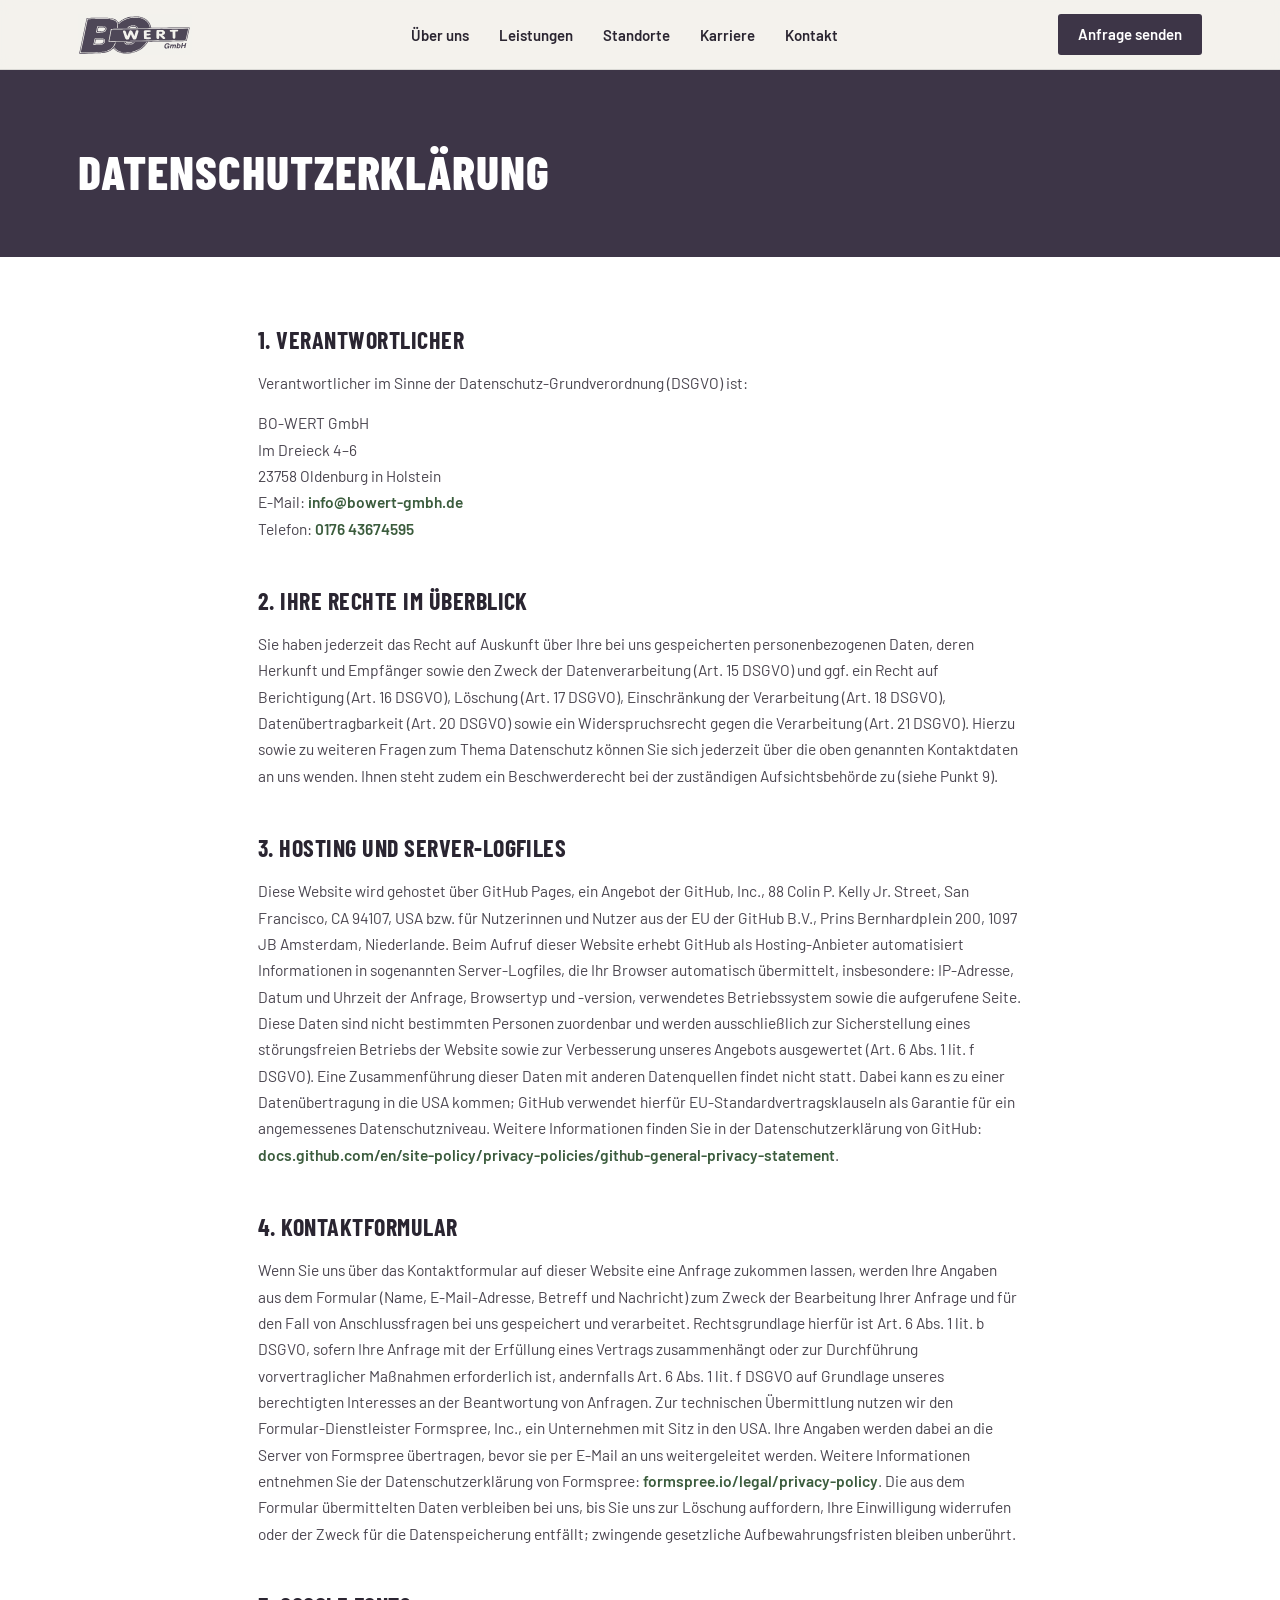
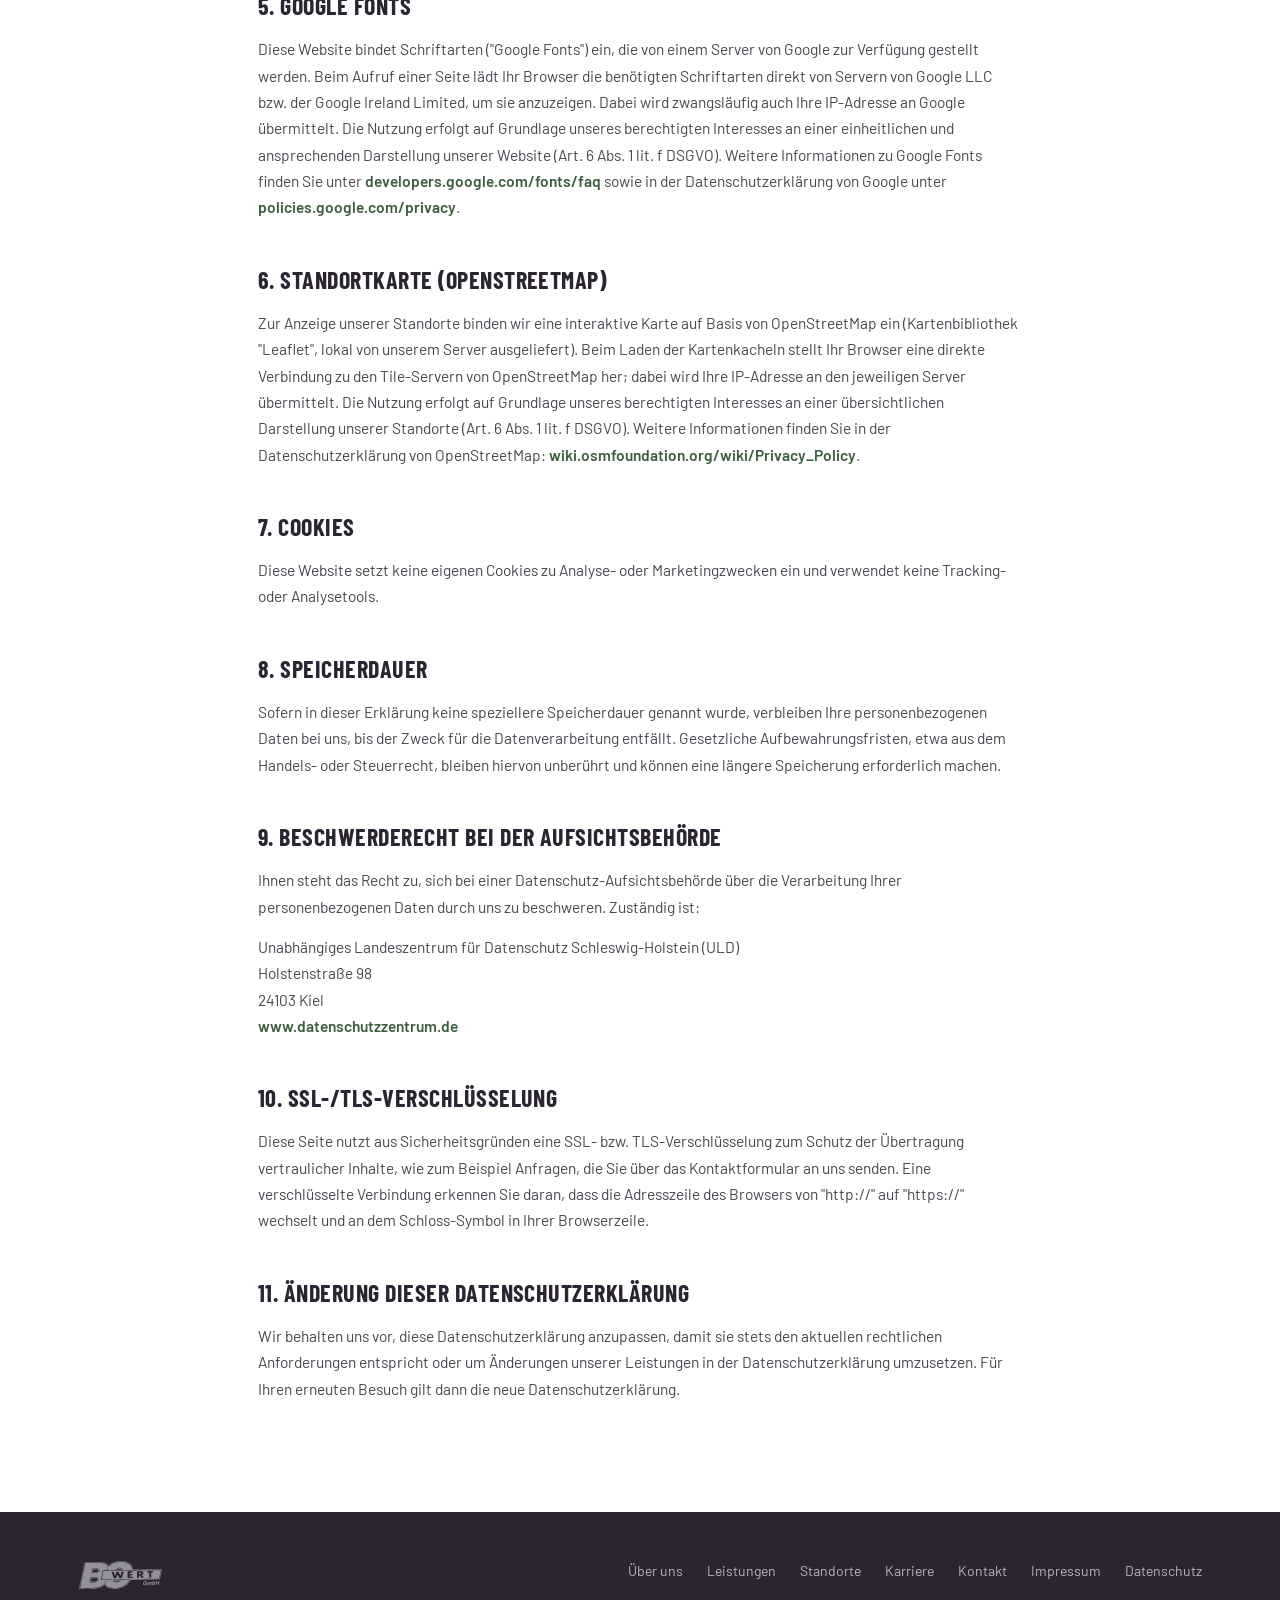
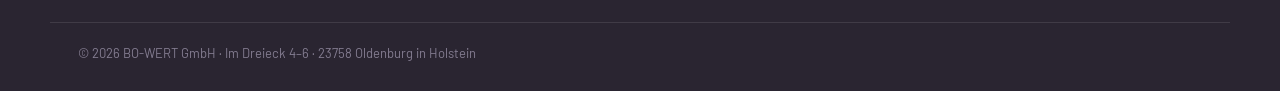
==== commit df9b19ba: "Kontakt-E-Mail auf info@bowert-gmbh.de umgestellt Co-Authored-By: Claude Sonnet 5 <noreply@anthropic" ====
--- a/datenschutz.html
+++ b/datenschutz.html
@@ -56,7 +56,7 @@
       BO-WERT GmbH<br>
       Im Dreieck 4–6<br>
       23758 Oldenburg in Holstein<br>
-      E-Mail: <a href="mailto:steffen@kastian.de">steffen@kastian.de</a><br>
+      E-Mail: <a href="mailto:info@bowert-gmbh.de">info@bowert-gmbh.de</a><br>
       Telefon: <a href="tel:+4917643674595">0176 43674595</a>
     </address>
 
